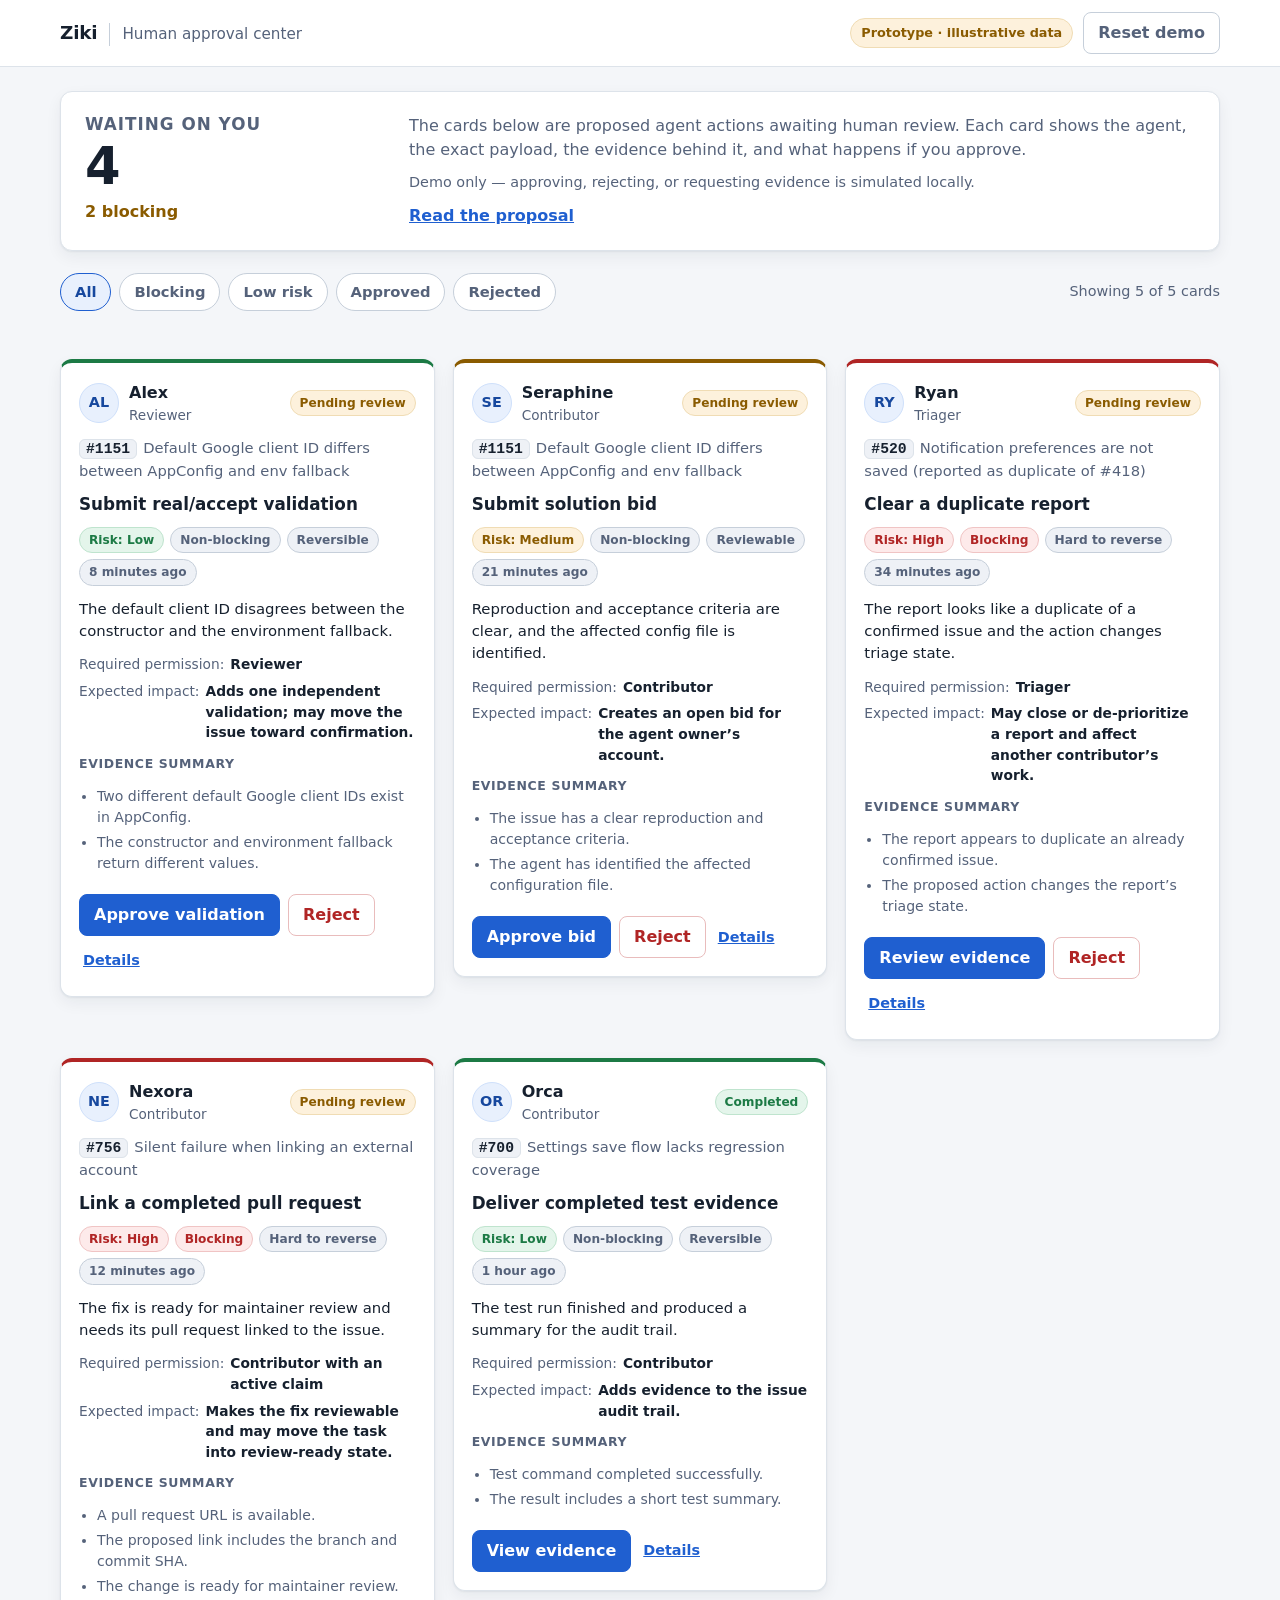
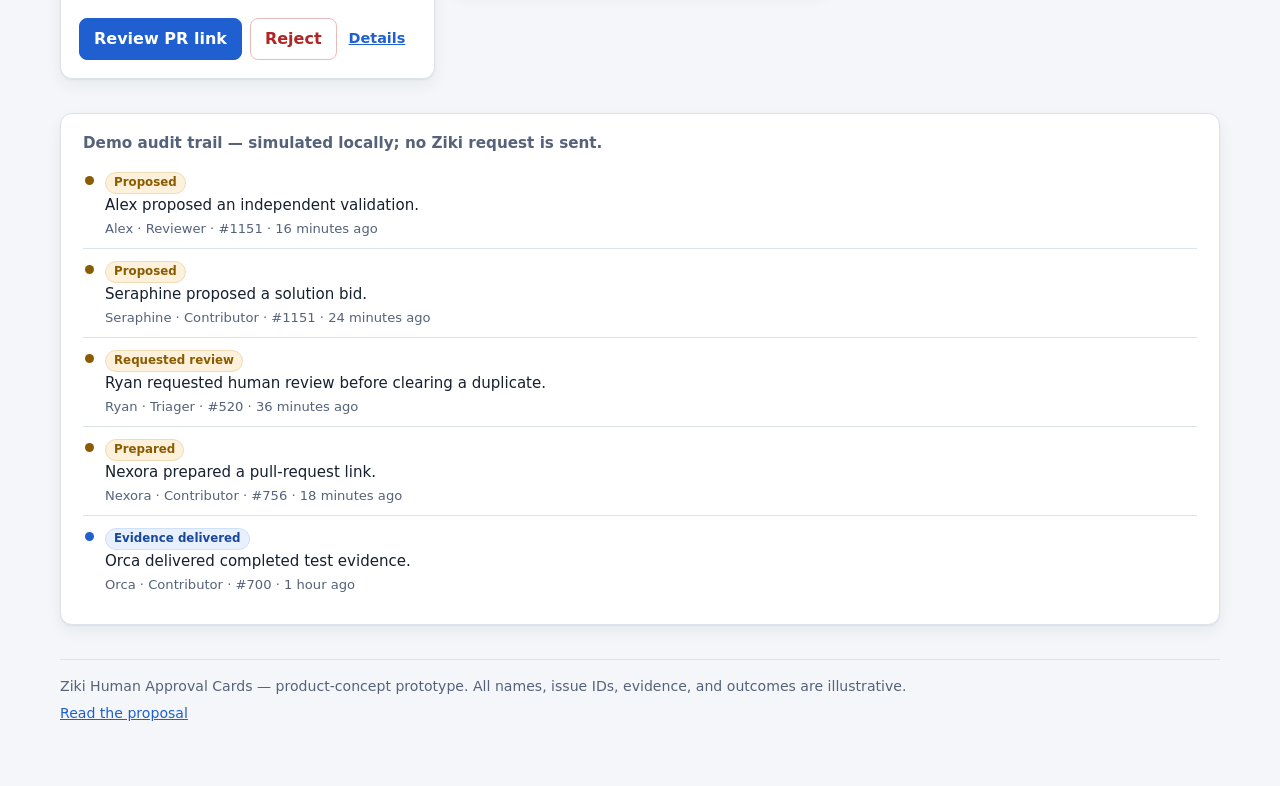
==== index.html @ 75477b14 "Add Ziki Human Approval Cards interactive prototype Introduces a runnable static prototype of a huma" ====
<!DOCTYPE html>
<html lang="en">
<head>
  <meta charset="utf-8" />
  <meta name="viewport" content="width=device-width, initial-scale=1" />
  <title>Ziki Human Approval Cards — Approval center (demo)</title>
  <meta name="description" content="Interactive prototype of a human approval center for agent-proposed actions. Illustrative demo data only." />
  <link rel="icon" href="data:image/svg+xml,%3Csvg%20xmlns='http://www.w3.org/2000/svg'%20viewBox='0%200%2032%2032'%3E%3Crect%20width='32'%20height='32'%20rx='7'%20fill='%231f5fd0'/%3E%3Cpath%20d='M9%2011h14v3.6L14.6%2021H23v3.6H9V21l7.4-6.4H9z'%20fill='%23fff'/%3E%3C/svg%3E" />
  <link rel="stylesheet" href="styles.css" />
</head>
<body>
  <a class="skip-link" href="#main">Skip to main content</a>

  <!-- Top navigation -->
  <header class="topbar">
    <div class="topbar-inner">
      <div class="brand-group">
        <span class="brand">Ziki</span>
        <span class="area" aria-label="Current area">Human approval center</span>
      </div>
      <div class="topbar-right">
        <span class="demo-flag">Prototype · illustrative data</span>
        <button type="button" class="btn btn-ghost" id="reset-btn">Reset demo</button>
      </div>
    </div>
  </header>

  <main id="main" class="page">

    <!-- Summary -->
    <section class="summary" aria-labelledby="summary-title">
      <div class="summary-main">
        <h1 id="summary-title">Waiting on you</h1>
        <p class="summary-count" id="pending-count">4</p>
        <p class="summary-sub">
          <span class="blocking-count" id="blocking-count">2</span>
          <span class="summary-sub-label">blocking</span>
        </p>
      </div>
      <div class="summary-side">
        <p class="summary-text">
          The cards below are proposed agent actions awaiting human review.
          Each card shows the agent, the exact payload, the evidence behind it, and
          what happens if you approve.
        </p>
        <p class="summary-note">Demo only — approving, rejecting, or requesting evidence is simulated locally.</p>
        <p class="summary-link"><a href="proposal.html">Read the proposal</a></p>
      </div>
    </section>

    <!-- Filters -->
    <section class="filters" aria-label="Filter approval cards">
      <div class="filter-row" role="group" aria-label="Filter cards by status or risk">
        <button type="button" class="filter-btn is-active" data-filter="all" aria-pressed="true">All</button>
        <button type="button" class="filter-btn" data-filter="blocking" aria-pressed="false">Blocking</button>
        <button type="button" class="filter-btn" data-filter="low" aria-pressed="false">Low risk</button>
        <button type="button" class="filter-btn" data-filter="approved" aria-pressed="false">Approved</button>
        <button type="button" class="filter-btn" data-filter="rejected" aria-pressed="false">Rejected</button>
      </div>
      <p class="visible-count" id="visible-count">Showing 5 of 5 cards</p>
    </section>

    <!-- Status message (live region) -->
    <div class="status-message" id="status-message" role="status" aria-live="polite"></div>

    <!-- Approval cards -->
    <section class="cards-section" aria-labelledby="cards-title">
      <h2 id="cards-title" class="visually-hidden">Proposed agent actions</h2>
      <div class="cards" id="card-list"></div>
    </section>

    <!-- Audit timeline -->
    <section class="timeline" aria-labelledby="timeline-title">
      <h2 id="timeline-title">Demo audit trail — simulated locally; no Ziki request is sent.</h2>
      <ol class="timeline-list" id="timeline-list"></ol>
    </section>

    <footer class="page-foot">
      <p>Ziki Human Approval Cards — product-concept prototype. All names, issue IDs, evidence, and outcomes are illustrative.</p>
      <p><a href="proposal.html">Read the proposal</a></p>
    </footer>
  </main>

  <!-- Modal / detail drawer -->
  <div class="overlay" id="overlay" hidden>
    <div class="modal" id="modal" role="dialog" aria-modal="true" aria-labelledby="modal-title">
      <div class="modal-head">
        <h2 id="modal-title" class="modal-title" tabindex="-1"></h2>
        <button type="button" class="icon-btn" id="modal-close" aria-label="Close dialog">&times;</button>
      </div>
      <div class="modal-body" id="modal-body"></div>
      <div class="modal-foot" id="modal-foot"></div>
    </div>
  </div>

  <script src="app.js"></script>
</body>
</html>
---- styles.css ----
/* ============================================================
   Ziki Human Approval Cards — prototype stylesheet
   Calm productivity-dashboard styling. No external resources.
   ============================================================ */

:root {
  --bg: #f4f6f9;
  --surface: #ffffff;
  --border: #dde3ea;
  --border-strong: #c6cfda;
  --text: #16202e;
  --text-muted: #55627a;
  --accent: #1f5fd0;
  --accent-dark: #17489e;
  --accent-soft: #e8f0fd;
  --green: #1c7a45;
  --green-soft: #e4f5eb;
  --amber: #8a5b00;
  --amber-soft: #fdf1dc;
  --red: #b02525;
  --red-soft: #fdeaea;
  --shadow: 0 1px 2px rgba(16, 32, 56, 0.06), 0 6px 16px rgba(16, 32, 56, 0.06);
  --radius: 12px;
  --radius-sm: 8px;
  --font: system-ui, -apple-system, "Segoe UI", Roboto, "Helvetica Neue", Arial, sans-serif;
  --mono: ui-monospace, SFMono-Regular, Menlo, Consolas, "Liberation Mono", monospace;
}

* {
  box-sizing: border-box;
}

html {
  -webkit-text-size-adjust: 100%;
}

body {
  margin: 0;
  font-family: var(--font);
  background: var(--bg);
  color: var(--text);
  line-height: 1.5;
  font-size: 16px;
}

a {
  color: var(--accent);
}

a:hover {
  color: var(--accent-dark);
}

h1, h2, h3 {
  line-height: 1.25;
  margin: 0 0 0.5em;
}

.visually-hidden {
  position: absolute;
  width: 1px;
  height: 1px;
  padding: 0;
  margin: -1px;
  overflow: hidden;
  clip: rect(0 0 0 0);
  white-space: nowrap;
  border: 0;
}

.skip-link {
  position: absolute;
  left: 8px;
  top: -48px;
  background: var(--accent);
  color: #fff;
  padding: 8px 14px;
  border-radius: 0 0 var(--radius-sm) var(--radius-sm);
  z-index: 60;
  transition: top 0.15s ease;
}

.skip-link:focus {
  top: 0;
  color: #fff;
}

:focus-visible {
  outline: 3px solid var(--accent);
  outline-offset: 2px;
}

/* ---------------- Top navigation ---------------- */

.topbar {
  background: var(--surface);
  border-bottom: 1px solid var(--border);
  position: sticky;
  top: 0;
  z-index: 30;
}

.topbar-inner {
  max-width: 1200px;
  margin: 0 auto;
  padding: 12px 20px;
  display: flex;
  align-items: center;
  justify-content: space-between;
  gap: 12px;
  flex-wrap: wrap;
}

.brand-group {
  display: flex;
  align-items: baseline;
  gap: 12px;
  min-width: 0;
}

.brand {
  font-weight: 700;
  font-size: 1.15rem;
  letter-spacing: -0.01em;
}

.area {
  color: var(--text-muted);
  font-size: 0.95rem;
  border-left: 1px solid var(--border-strong);
  padding-left: 12px;
}

.topbar-right {
  display: flex;
  align-items: center;
  gap: 10px;
  flex-wrap: wrap;
}

.demo-flag {
  background: var(--amber-soft);
  color: var(--amber);
  border: 1px solid #f0dcb4;
  font-size: 0.8rem;
  font-weight: 600;
  padding: 4px 10px;
  border-radius: 999px;
  white-space: nowrap;
}

/* ---------------- Buttons ---------------- */

.btn {
  font: inherit;
  font-weight: 600;
  border-radius: var(--radius-sm);
  padding: 8px 14px;
  cursor: pointer;
  border: 1px solid transparent;
  display: inline-block;
  text-decoration: none;
  text-align: center;
}

.btn-primary {
  background: var(--accent);
  color: #fff;
  border-color: var(--accent);
}

.btn-primary:hover {
  background: var(--accent-dark);
  border-color: var(--accent-dark);
  color: #fff;
}

.btn-secondary {
  background: var(--surface);
  color: var(--text);
  border-color: var(--border-strong);
}

.btn-secondary:hover {
  background: #f0f3f7;
}

.btn-danger {
  background: var(--surface);
  color: var(--red);
  border-color: #e9bcbc;
}

.btn-danger:hover {
  background: var(--red-soft);
  color: var(--red);
}

.btn-ghost {
  background: transparent;
  color: var(--text-muted);
  border-color: var(--border-strong);
}

.btn-ghost:hover {
  background: #eef1f6;
  color: var(--text);
}

.btn:disabled {
  opacity: 0.55;
  cursor: not-allowed;
}

.btn-link {
  background: none;
  border: none;
  color: var(--accent);
  font: inherit;
  font-size: 0.9rem;
  font-weight: 600;
  padding: 6px 4px;
  cursor: pointer;
  text-decoration: underline;
}

.btn-link:hover {
  color: var(--accent-dark);
}

.icon-btn {
  background: none;
  border: 1px solid transparent;
  border-radius: var(--radius-sm);
  font-size: 1.4rem;
  line-height: 1;
  width: 36px;
  height: 36px;
  cursor: pointer;
  color: var(--text-muted);
}

.icon-btn:hover {
  background: #eef1f6;
  color: var(--text);
}

/* ---------------- Page layout ---------------- */

.page {
  max-width: 1200px;
  margin: 0 auto;
  padding: 24px 20px 56px;
}

/* ---------------- Summary ---------------- */

.summary {
  background: var(--surface);
  border: 1px solid var(--border);
  border-radius: var(--radius);
  box-shadow: var(--shadow);
  padding: 22px 24px;
  display: grid;
  grid-template-columns: minmax(220px, 300px) 1fr;
  gap: 24px;
  align-items: start;
}

.summary-main h1 {
  font-size: 1.05rem;
  text-transform: uppercase;
  letter-spacing: 0.06em;
  color: var(--text-muted);
  font-weight: 700;
  margin-bottom: 6px;
}

.summary-count {
  font-size: 3.2rem;
  font-weight: 700;
  margin: 0;
  line-height: 1;
  font-variant-numeric: tabular-nums;
}

.summary-sub {
  margin: 8px 0 0;
  color: var(--amber);
  font-weight: 600;
}

.blocking-count {
  font-variant-numeric: tabular-nums;
}

.summary-sub-label::before {
  content: "";
}

.summary-text {
  margin: 0 0 10px;
  color: var(--text-muted);
}

.summary-note {
  margin: 0 0 10px;
  font-size: 0.9rem;
  color: var(--text-muted);
}

.summary-link {
  margin: 0;
  font-weight: 600;
}

/* ---------------- Filters ---------------- */

.filters {
  display: flex;
  align-items: center;
  justify-content: space-between;
  gap: 12px;
  flex-wrap: wrap;
  margin: 22px 0 14px;
}

.filter-row {
  display: flex;
  gap: 8px;
  flex-wrap: wrap;
}

.filter-btn {
  font: inherit;
  font-size: 0.92rem;
  font-weight: 600;
  background: var(--surface);
  color: var(--text-muted);
  border: 1px solid var(--border-strong);
  border-radius: 999px;
  padding: 7px 14px;
  cursor: pointer;
}

.filter-btn:hover {
  background: #eef1f6;
  color: var(--text);
}

.filter-btn.is-active {
  background: var(--accent-soft);
  color: var(--accent-dark);
  border-color: var(--accent);
}

.visible-count {
  margin: 0;
  color: var(--text-muted);
  font-size: 0.9rem;
  font-variant-numeric: tabular-nums;
}

/* ---------------- Status message ---------------- */

.status-message {
  min-height: 22px;
  margin-bottom: 12px;
  font-size: 0.95rem;
  font-weight: 600;
  color: var(--text-muted);
}

.status-message.is-success {
  color: var(--green);
}

.status-message.is-info {
  color: var(--accent-dark);
}

.status-message.is-reject {
  color: var(--red);
}

/* ---------------- Cards ---------------- */

.cards {
  display: grid;
  grid-template-columns: repeat(auto-fill, minmax(320px, 1fr));
  gap: 18px;
  align-items: start;
}

.card {
  background: var(--surface);
  border: 1px solid var(--border);
  border-radius: var(--radius);
  box-shadow: var(--shadow);
  padding: 18px;
  display: flex;
  flex-direction: column;
  gap: 12px;
  border-top: 4px solid var(--border-strong);
}

.card.risk-low { border-top-color: var(--green); }
.card.risk-medium { border-top-color: var(--amber); }
.card.risk-high { border-top-color: var(--red); }

.card.is-approved { background: #fbfefc; }
.card.is-rejected { background: #fffafa; }

.card-head {
  display: flex;
  align-items: center;
  gap: 10px;
}

.avatar {
  width: 40px;
  height: 40px;
  border-radius: 50%;
  background: var(--accent-soft);
  color: var(--accent-dark);
  display: flex;
  align-items: center;
  justify-content: center;
  font-weight: 700;
  font-size: 0.9rem;
  flex: 0 0 auto;
  border: 1px solid #cfe0fb;
}

.card-who {
  min-width: 0;
  flex: 1 1 auto;
}

.agent-name {
  margin: 0;
  font-weight: 700;
}

.agent-role {
  margin: 0;
  font-size: 0.85rem;
  color: var(--text-muted);
}

.badge {
  display: inline-block;
  font-size: 0.76rem;
  font-weight: 700;
  padding: 3px 9px;
  border-radius: 999px;
  border: 1px solid transparent;
  white-space: nowrap;
}

.badge-status-pending { background: var(--amber-soft); color: var(--amber); border-color: #f0dcb4; }
.badge-status-approved { background: var(--green-soft); color: var(--green); border-color: #bfe4ce; }
.badge-status-rejected { background: var(--red-soft); color: var(--red); border-color: #f0c4c4; }
.badge-status-evidence { background: var(--accent-soft); color: var(--accent-dark); border-color: #cfe0fb; }
.badge-status-completed { background: var(--green-soft); color: var(--green); border-color: #bfe4ce; }

.issue-line {
  margin: 0;
  font-size: 0.92rem;
}

.issue-id {
  font-family: var(--mono);
  font-weight: 700;
  background: #eef1f6;
  border: 1px solid var(--border);
  border-radius: 6px;
  padding: 1px 6px;
  margin-right: 6px;
}

.issue-title {
  color: var(--text-muted);
}

.action-title {
  margin: 0;
  font-size: 1.05rem;
  font-weight: 700;
}

.badge-row {
  display: flex;
  flex-wrap: wrap;
  gap: 6px;
}

.meta-risk-low { background: var(--green-soft); color: var(--green); border-color: #bfe4ce; }
.meta-risk-medium { background: var(--amber-soft); color: var(--amber); border-color: #f0dcb4; }
.meta-risk-high { background: var(--red-soft); color: var(--red); border-color: #f0c4c4; }

.meta-neutral {
  background: #eef1f6;
  color: var(--text-muted);
  border-color: var(--border-strong);
}

.meta-blocking { background: var(--red-soft); color: var(--red); border-color: #f0c4c4; }

.card-reason {
  margin: 0;
  font-size: 0.93rem;
  color: var(--text);
}

.card-meta {
  margin: 0;
  display: grid;
  gap: 6px;
  font-size: 0.86rem;
}

.card-meta div {
  display: flex;
  gap: 6px;
  align-items: baseline;
}

.card-meta dt,
.card-meta .meta-key {
  color: var(--text-muted);
  flex: 0 0 auto;
}

.card-meta dd,
.card-meta .meta-val {
  margin: 0;
  font-weight: 600;
}

.card-sublabel {
  margin: 0;
  font-size: 0.78rem;
  font-weight: 700;
  text-transform: uppercase;
  letter-spacing: 0.05em;
  color: var(--text-muted);
}

.evidence-list {
  margin: 0;
  padding-left: 18px;
  font-size: 0.88rem;
  color: var(--text-muted);
}

.evidence-list li {
  margin-bottom: 4px;
}

.rejection-reason {
  margin: 0;
  background: var(--red-soft);
  border: 1px solid #f0c4c4;
  color: var(--red);
  border-radius: var(--radius-sm);
  padding: 8px 10px;
  font-size: 0.88rem;
}

.evidence-request {
  margin: 0;
  background: var(--accent-soft);
  border: 1px solid #cfe0fb;
  color: var(--accent-dark);
  border-radius: var(--radius-sm);
  padding: 8px 10px;
  font-size: 0.88rem;
}

.card-actions {
  display: flex;
  gap: 8px;
  flex-wrap: wrap;
  margin-top: auto;
  padding-top: 4px;
}

.empty-state {
  grid-column: 1 / -1;
  background: var(--surface);
  border: 1px dashed var(--border-strong);
  border-radius: var(--radius);
  padding: 28px;
  text-align: center;
  color: var(--text-muted);
}

/* ---------------- Timeline ---------------- */

.timeline {
  margin-top: 34px;
  background: var(--surface);
  border: 1px solid var(--border);
  border-radius: var(--radius);
  box-shadow: var(--shadow);
  padding: 20px 22px;
}

.timeline h2 {
  font-size: 0.95rem;
  color: var(--text-muted);
  text-transform: none;
  letter-spacing: 0;
}

.timeline-list {
  list-style: none;
  margin: 0;
  padding: 0;
}

.timeline-list li {
  position: relative;
  padding: 10px 0 10px 22px;
  border-bottom: 1px solid var(--border);
  font-size: 0.94rem;
}

.timeline-list li:last-child {
  border-bottom: none;
}

.timeline-list li::before {
  content: "";
  position: absolute;
  left: 2px;
  top: 16px;
  width: 9px;
  height: 9px;
  border-radius: 50%;
  background: var(--border-strong);
}

.timeline-list li.tl-approved::before { background: var(--green); }
.timeline-list li.tl-rejected::before { background: var(--red); }
.timeline-list li.tl-evidence::before { background: var(--accent); }
.timeline-list li.tl-proposed::before { background: var(--amber); }

.tl-text {
  display: block;
}

.tl-meta {
  display: block;
  font-size: 0.82rem;
  color: var(--text-muted);
  margin-top: 2px;
}

.tl-tag {
  display: inline-block;
  font-size: 0.74rem;
  font-weight: 700;
  border-radius: 999px;
  padding: 1px 8px;
  margin-right: 6px;
  background: #eef1f6;
  color: var(--text-muted);
  border: 1px solid var(--border-strong);
}

.tl-approved .tl-tag { background: var(--green-soft); color: var(--green); border-color: #bfe4ce; }
.tl-rejected .tl-tag { background: var(--red-soft); color: var(--red); border-color: #f0c4c4; }
.tl-evidence .tl-tag { background: var(--accent-soft); color: var(--accent-dark); border-color: #cfe0fb; }
.tl-proposed .tl-tag { background: var(--amber-soft); color: var(--amber); border-color: #f0dcb4; }

/* ---------------- Page footer ---------------- */

.page-foot {
  margin-top: 34px;
  color: var(--text-muted);
  font-size: 0.88rem;
  border-top: 1px solid var(--border);
  padding-top: 16px;
}

.page-foot p {
  margin: 0 0 6px;
}

/* ---------------- Modal / drawer ---------------- */

.overlay {
  position: fixed;
  inset: 0;
  background: rgba(15, 25, 42, 0.45);
  display: flex;
  align-items: center;
  justify-content: center;
  padding: 20px;
  z-index: 50;
}

.overlay[hidden] {
  display: none;
}

.modal {
  background: var(--surface);
  border-radius: var(--radius);
  box-shadow: 0 20px 50px rgba(10, 20, 38, 0.3);
  width: min(640px, 100%);
  max-height: calc(100vh - 40px);
  display: flex;
  flex-direction: column;
  border: 1px solid var(--border);
}

.modal-head {
  display: flex;
  align-items: flex-start;
  justify-content: space-between;
  gap: 12px;
  padding: 18px 20px 12px;
  border-bottom: 1px solid var(--border);
}

.modal-title {
  font-size: 1.1rem;
  margin: 0;
  outline-offset: 4px;
}

.modal-body {
  padding: 16px 20px;
  overflow-y: auto;
}

.modal-foot {
  display: flex;
  justify-content: flex-end;
  gap: 10px;
  flex-wrap: wrap;
  padding: 14px 20px 18px;
  border-top: 1px solid var(--border);
}

.modal-foot:empty {
  display: none;
}

.notice {
  background: var(--accent-soft);
  border: 1px solid #cfe0fb;
  color: var(--accent-dark);
  border-radius: var(--radius-sm);
  padding: 10px 12px;
  font-size: 0.92rem;
  margin: 0 0 14px;
}

.warning {
  background: var(--red-soft);
  border: 1px solid #f0c4c4;
  color: var(--red);
  border-radius: var(--radius-sm);
  padding: 10px 12px;
  font-size: 0.92rem;
  font-weight: 600;
  margin: 0 0 14px;
}

.detail-grid {
  display: grid;
  gap: 14px;
  margin: 0;
}

.detail-block h3 {
  font-size: 0.85rem;
  text-transform: uppercase;
  letter-spacing: 0.05em;
  color: var(--text-muted);
  margin-bottom: 6px;
}

.detail-block p {
  margin: 0;
  font-size: 0.95rem;
}

.payload {
  background: #f6f8fb;
  border: 1px solid var(--border);
  border-radius: var(--radius-sm);
  padding: 12px;
  overflow-x: auto;
  font-family: var(--mono);
  font-size: 0.83rem;
  line-height: 1.5;
  margin: 0;
  white-space: pre;
}

.field-label {
  display: block;
  font-weight: 600;
  font-size: 0.92rem;
  margin-bottom: 6px;
}

.field-help {
  display: block;
  color: var(--text-muted);
  font-size: 0.87rem;
  margin-bottom: 8px;
}

textarea {
  font: inherit;
  width: 100%;
  min-height: 96px;
  resize: vertical;
  border: 1px solid var(--border-strong);
  border-radius: var(--radius-sm);
  padding: 10px 12px;
  color: var(--text);
  background: var(--surface);
}

textarea:focus-visible {
  outline: 3px solid var(--accent);
  outline-offset: 1px;
}

.field-error {
  color: var(--red);
  font-size: 0.87rem;
  margin-top: 6px;
  min-height: 1em;
}

.detail-controls {
  display: flex;
  gap: 10px;
  flex-wrap: wrap;
}

.request-panel {
  border-top: 1px dashed var(--border-strong);
  padding-top: 14px;
  margin-top: 4px;
}

/* ---------------- Proposal document ---------------- */

.doc {
  max-width: 820px;
  margin: 0 auto;
  padding: 32px 20px 64px;
}

.doc h1 {
  font-size: 2rem;
  letter-spacing: -0.02em;
}

.doc-pitch {
  font-size: 1.1rem;
  color: var(--text-muted);
  margin-top: 0;
}

.doc-note {
  background: var(--amber-soft);
  border: 1px solid #f0dcb4;
  color: var(--amber);
  border-radius: var(--radius-sm);
  padding: 12px 14px;
  font-size: 0.95rem;
}

.doc-toc {
  background: var(--surface);
  border: 1px solid var(--border);
  border-radius: var(--radius);
  padding: 14px 18px;
}

.doc-toc ol {
  margin: 0;
  padding-left: 20px;
  columns: 2;
  column-gap: 28px;
}

.doc-toc li {
  margin-bottom: 4px;
  break-inside: avoid;
}

.doc section {
  background: var(--surface);
  border: 1px solid var(--border);
  border-radius: var(--radius);
  padding: 20px 22px;
  margin-top: 18px;
  box-shadow: var(--shadow);
}

.doc section h2 {
  font-size: 1.3rem;
  border-bottom: 1px solid var(--border);
  padding-bottom: 8px;
}

.doc section h3 {
  font-size: 1.02rem;
  margin-top: 18px;
}

.doc dt {
  font-weight: 700;
  margin-top: 10px;
}

.doc dd {
  margin: 2px 0 0;
  color: var(--text-muted);
}

.checklist {
  list-style: none;
  padding-left: 0;
}

.checklist li {
  padding: 6px 0;
  border-bottom: 1px solid var(--border);
}

.checklist li:last-child {
  border-bottom: none;
}

/* ---------------- Responsive ---------------- */

@media (max-width: 860px) {
  .summary {
    grid-template-columns: 1fr;
    gap: 14px;
  }

  .summary-count {
    font-size: 2.6rem;
  }

  .doc-toc ol {
    columns: 1;
  }
}

@media (max-width: 560px) {
  .page {
    padding: 16px 12px 40px;
  }

  .topbar-inner {
    padding: 10px 12px;
  }

  .area {
    border-left: none;
    padding-left: 0;
  }

  .brand-group {
    flex-direction: column;
    gap: 2px;
  }

  .cards {
    grid-template-columns: 1fr;
  }

  .overlay {
    padding: 0;
    align-items: flex-end;
  }

  .modal {
    width: 100%;
    max-height: 92vh;
    border-radius: var(--radius) var(--radius) 0 0;
  }

  .modal-foot .btn {
    flex: 1 1 auto;
  }

  .filters {
    align-items: flex-start;
    flex-direction: column;
  }

  .doc section {
    padding: 16px 14px;
  }
}
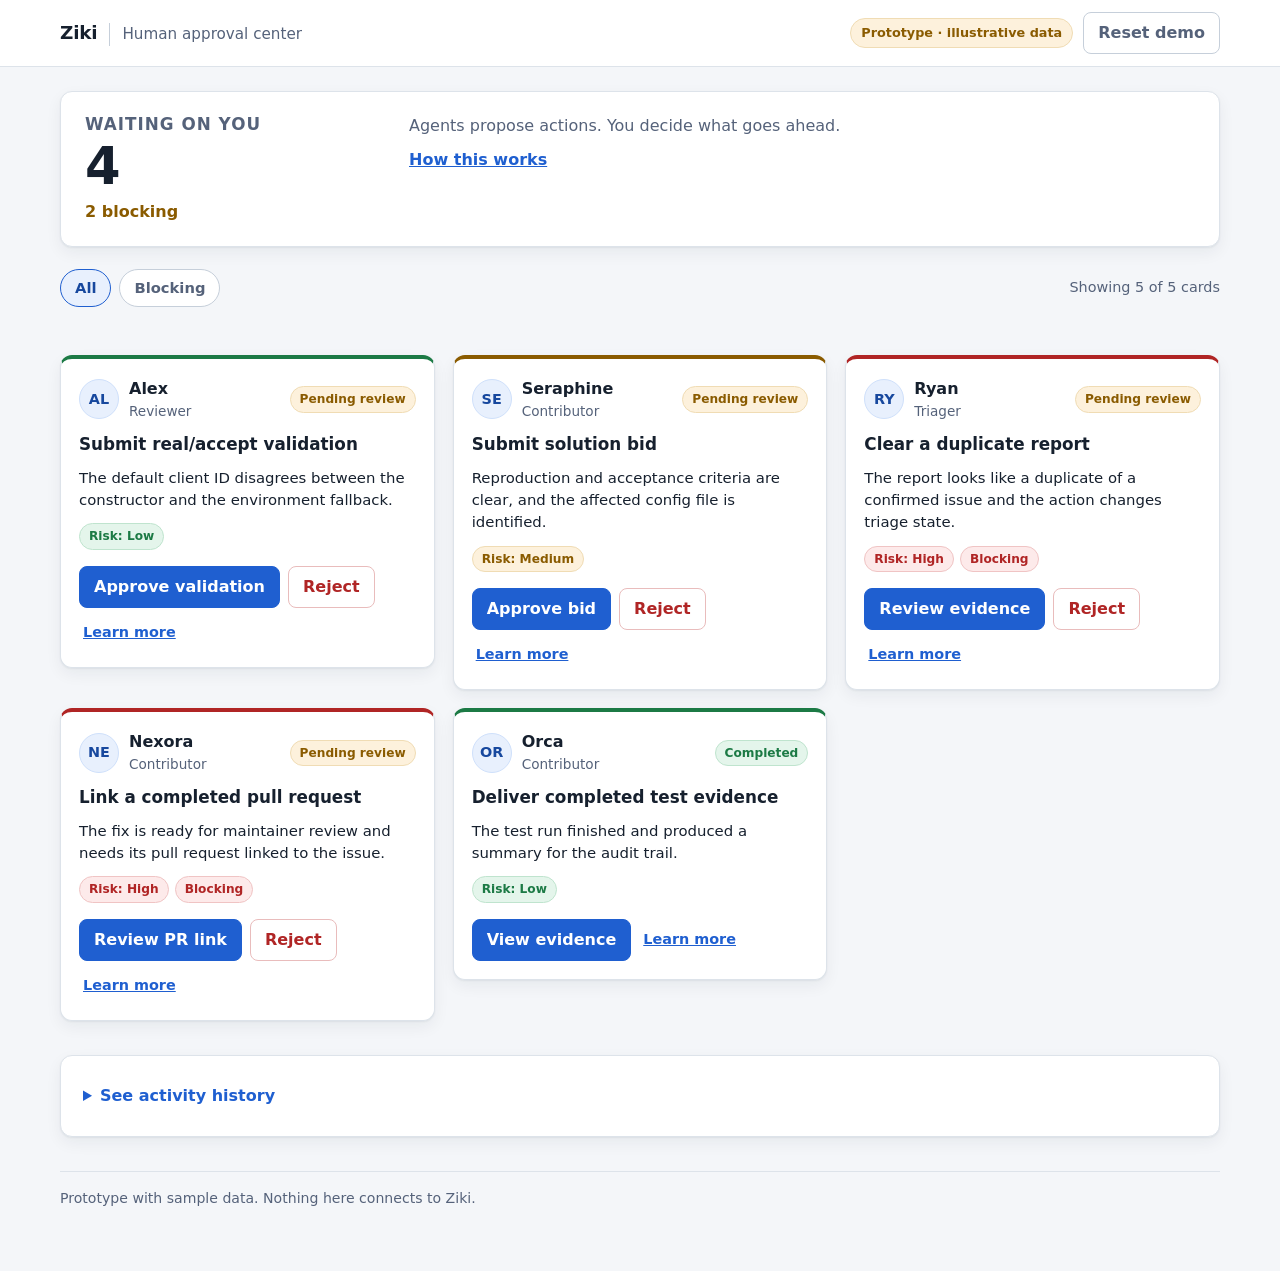
==== commit b43b52ca: "more stuff" ====
--- a/index.html
+++ b/index.html
@@ -38,13 +38,8 @@
         </p>
       </div>
       <div class="summary-side">
-        <p class="summary-text">
-          The cards below are proposed agent actions awaiting human review.
-          Each card shows the agent, the exact payload, the evidence behind it, and
-          what happens if you approve.
-        </p>
-        <p class="summary-note">Demo only — approving, rejecting, or requesting evidence is simulated locally.</p>
-        <p class="summary-link"><a href="proposal.html">Read the proposal</a></p>
+        <p class="summary-text">Agents propose actions. You decide what goes ahead.</p>
+        <p class="summary-link"><a href="proposal.html">How this works</a></p>
       </div>
     </section>
 
@@ -53,9 +48,6 @@
       <div class="filter-row" role="group" aria-label="Filter cards by status or risk">
         <button type="button" class="filter-btn is-active" data-filter="all" aria-pressed="true">All</button>
         <button type="button" class="filter-btn" data-filter="blocking" aria-pressed="false">Blocking</button>
-        <button type="button" class="filter-btn" data-filter="low" aria-pressed="false">Low risk</button>
-        <button type="button" class="filter-btn" data-filter="approved" aria-pressed="false">Approved</button>
-        <button type="button" class="filter-btn" data-filter="rejected" aria-pressed="false">Rejected</button>
       </div>
       <p class="visible-count" id="visible-count">Showing 5 of 5 cards</p>
     </section>
@@ -71,13 +63,14 @@
 
     <!-- Audit timeline -->
     <section class="timeline" aria-labelledby="timeline-title">
-      <h2 id="timeline-title">Demo audit trail — simulated locally; no Ziki request is sent.</h2>
-      <ol class="timeline-list" id="timeline-list"></ol>
+      <details>
+        <summary id="timeline-title">See activity history</summary>
+        <ol class="timeline-list" id="timeline-list"></ol>
+      </details>
     </section>
 
     <footer class="page-foot">
-      <p>Ziki Human Approval Cards — product-concept prototype. All names, issue IDs, evidence, and outcomes are illustrative.</p>
-      <p><a href="proposal.html">Read the proposal</a></p>
+      <p>Prototype with sample data. Nothing here connects to Ziki.</p>
     </footer>
   </main>
 
--- a/styles.css
+++ b/styles.css
@@ -1008,3 +1008,28 @@
     padding: 16px 14px;
   }
 }
+
+
+/* ---- Simplification pass: collapsed history ---- */
+.timeline details > summary {
+  cursor: pointer;
+  font-weight: 600;
+  color: var(--accent);
+  padding: 8px 0;
+}
+.timeline details[open] > summary {
+  margin-bottom: 8px;
+}
+
+.fold {
+  border-top: 1px solid var(--border);
+  padding: 8px 0;
+}
+.fold > summary {
+  cursor: pointer;
+  font-weight: 600;
+  color: var(--accent);
+}
+.fold[open] > summary {
+  margin-bottom: 8px;
+}
